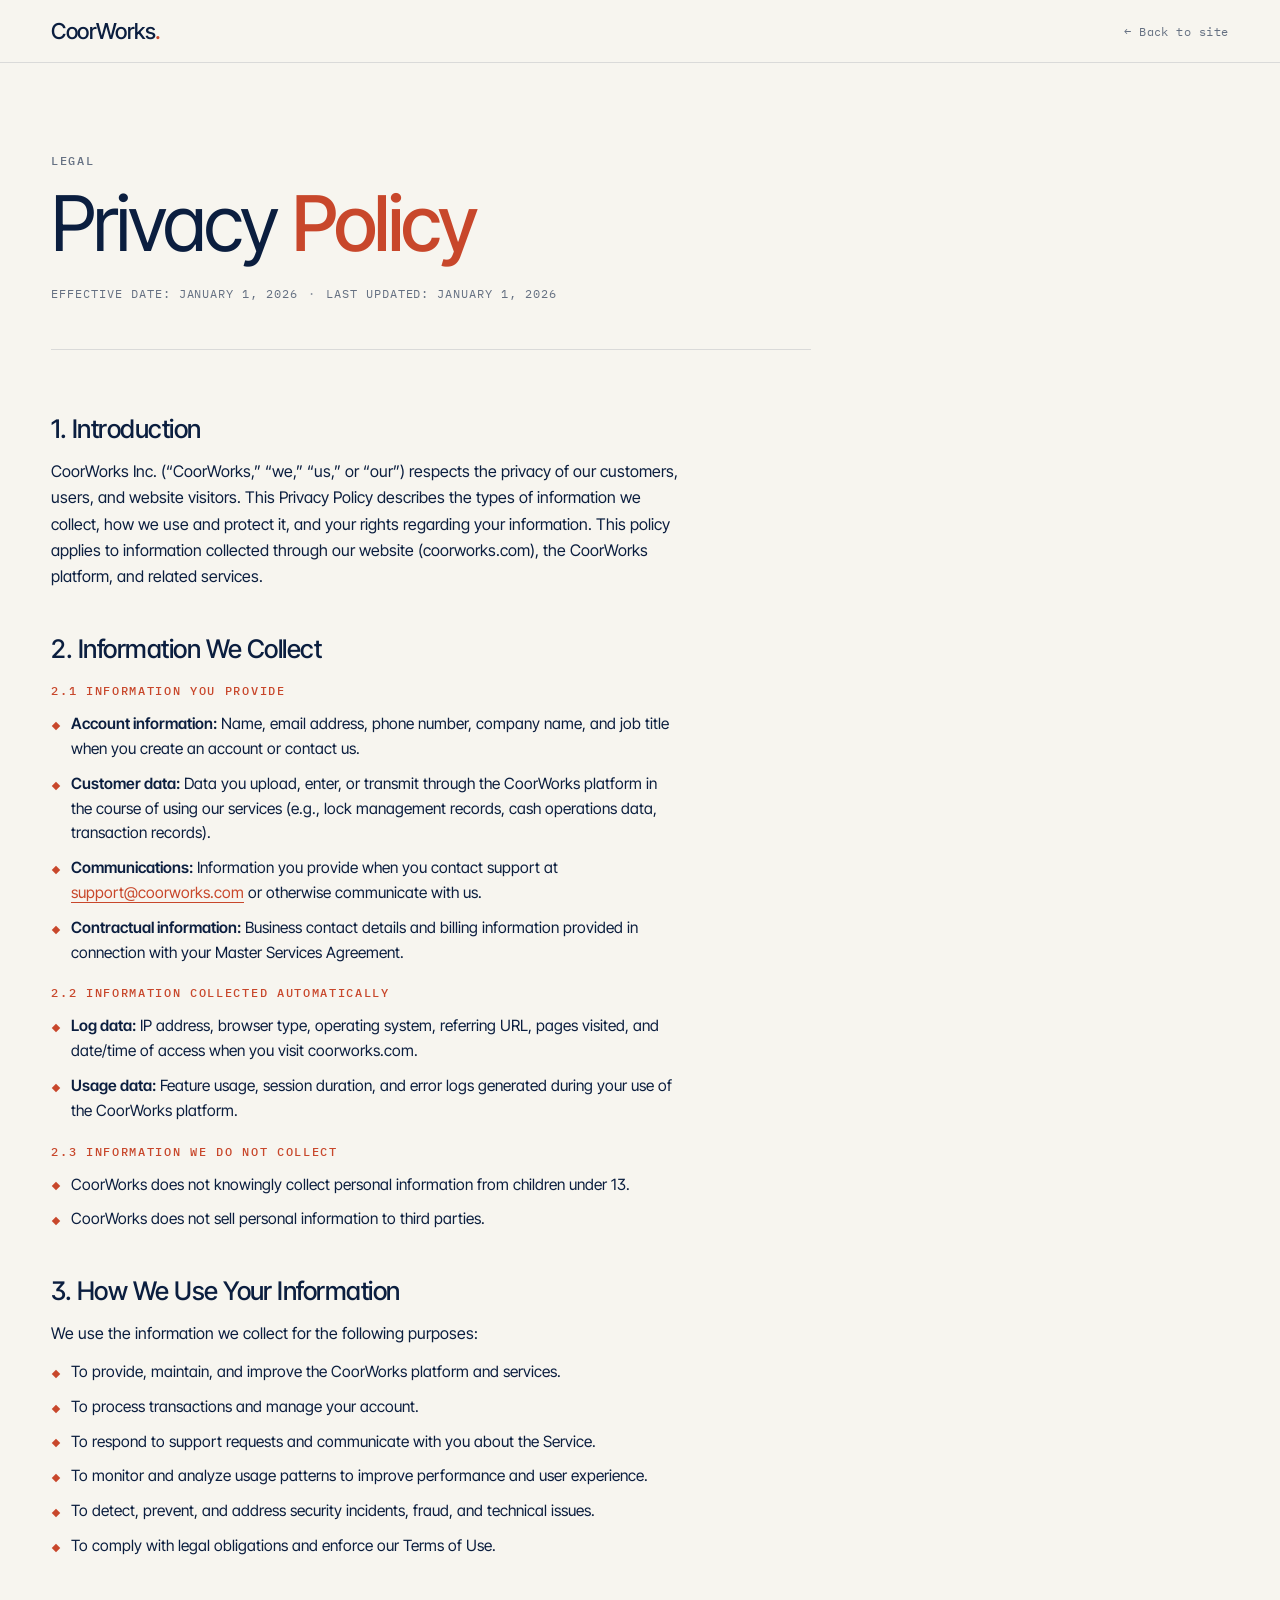
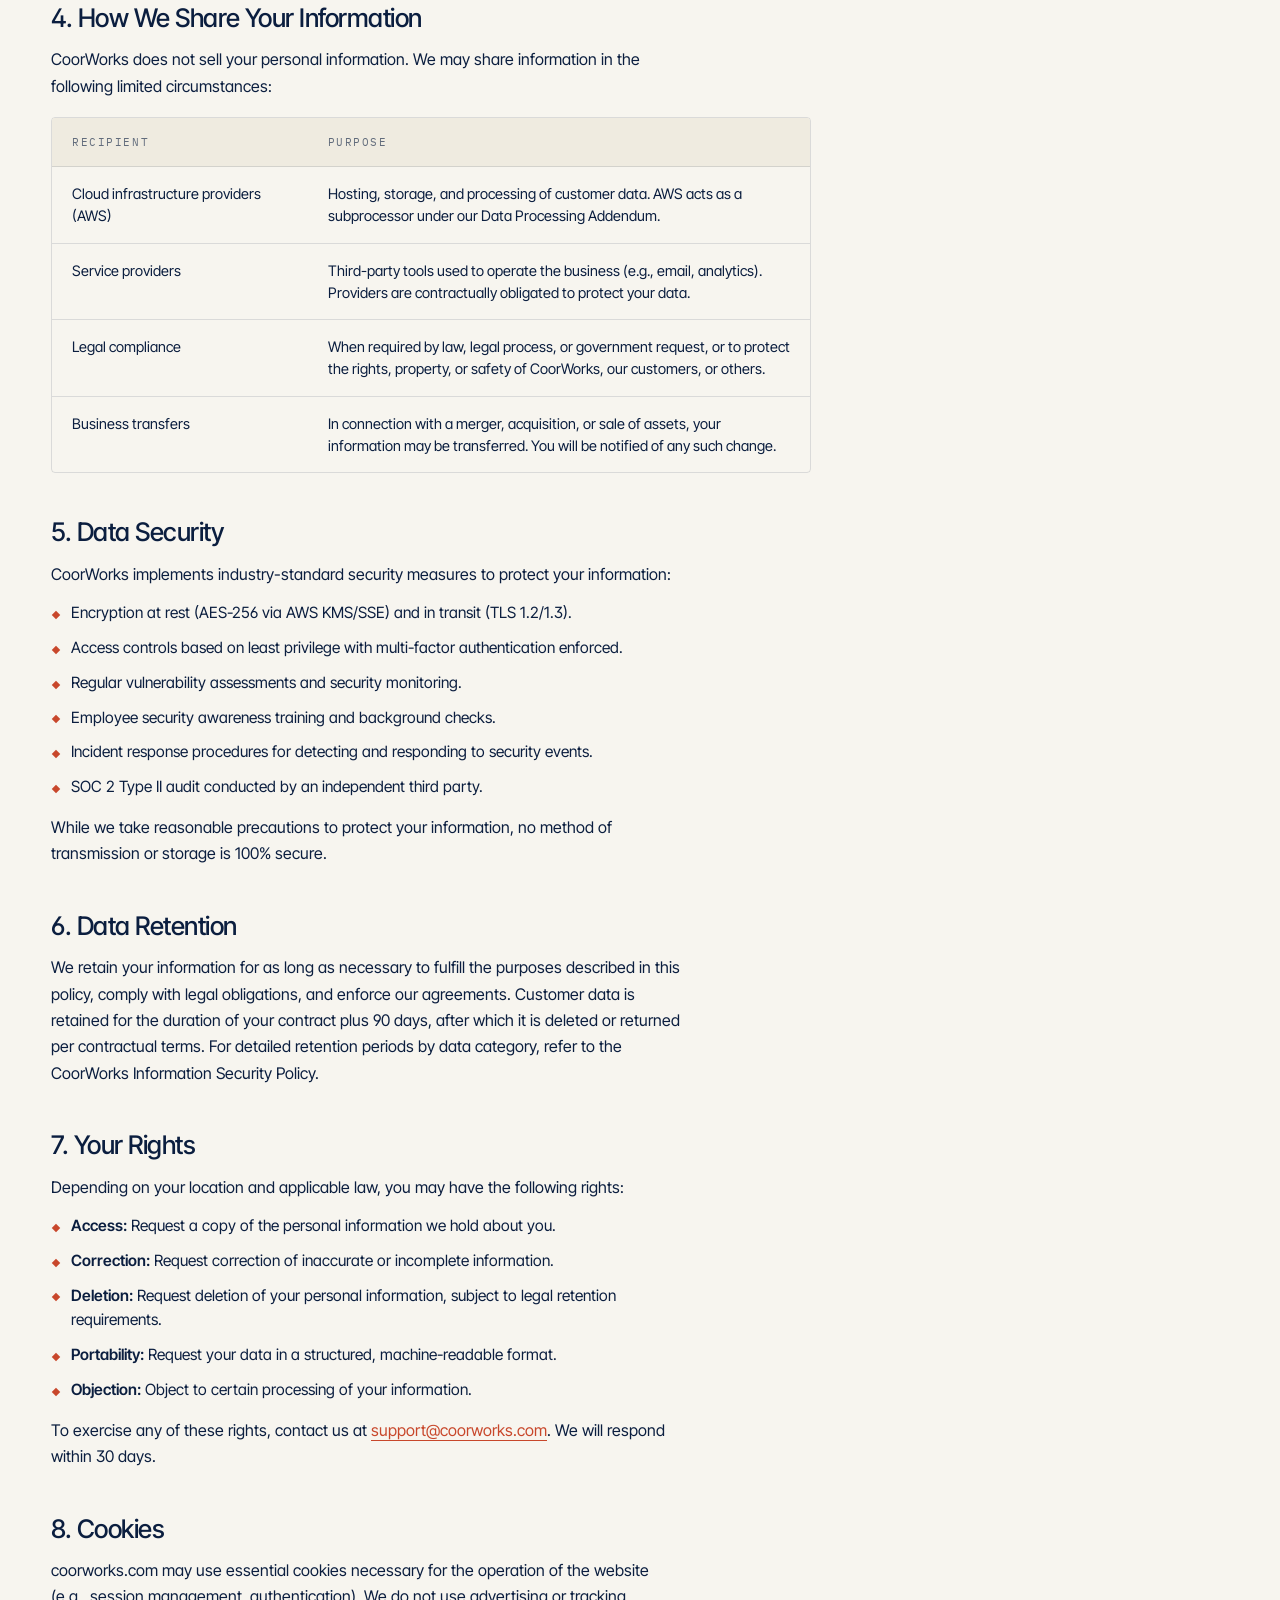
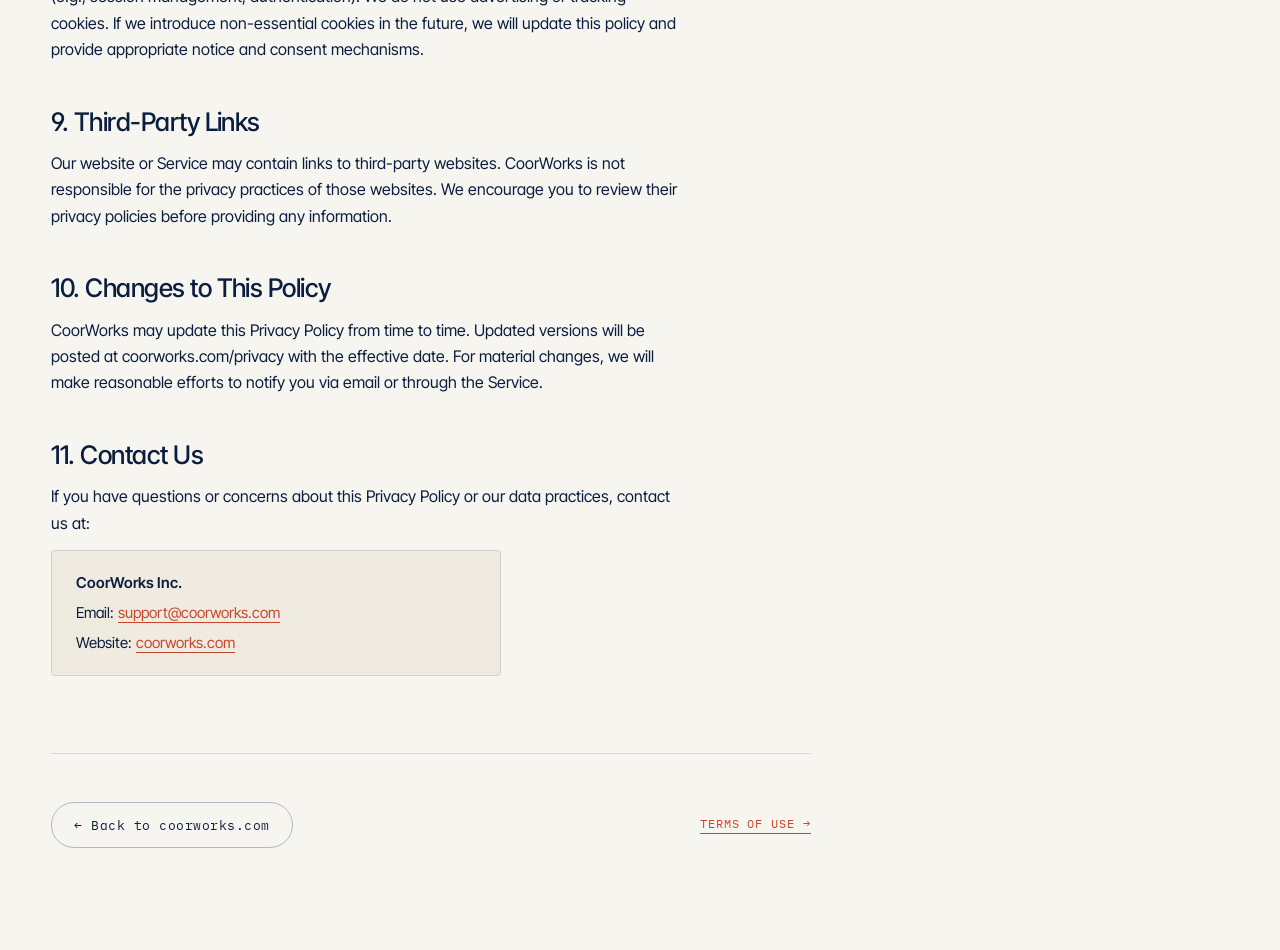
==== privacy.html @ 60deb488 "Terms of Service & Privacy Policy Add" ====
<!doctype html>
<html lang="en">
<head>
<meta charset="utf-8"/>
<meta name="viewport" content="width=device-width,initial-scale=1"/>
<title>Privacy Policy — CoorWorks</title>
<link rel="icon" type="image/png" sizes="32x32" href="assets/favicon-32.png?v=2"/>
<link rel="icon" type="image/png" sizes="16x16" href="assets/favicon-16.png?v=2"/>
<link rel="apple-touch-icon" sizes="180x180" href="assets/apple-touch-icon.png?v=2"/>
<link rel="preconnect" href="https://fonts.googleapis.com"/>
<link rel="preconnect" href="https://fonts.gstatic.com" crossorigin/>
<link href="https://fonts.googleapis.com/css2?family=Inter+Tight:wght@300;400;500;600;700;800&family=IBM+Plex+Mono:wght@400;500;600&family=Instrument+Serif:ital@0;1&display=swap" rel="stylesheet"/>
<link rel="stylesheet" href="styles.css?v=5"/>
<link rel="stylesheet" href="legal.css?v=1"/>
</head>
<body class="legal-body">
  <header class="legal-nav">
    <div class="container legal-nav__inner">
      <a class="legal-nav__home" href="index.html" aria-label="CoorWorks home">
        <span class="legal-nav__wordmark">CoorWorks<span class="accent">.</span></span>
      </a>
      <a class="legal-nav__back" href="index.html">← Back to site</a>
    </div>
  </header>

  <main class="legal">
    <div class="container">
      <div class="legal__head">
        <div class="eyebrow">Legal</div>
        <h1 class="legal__title">Privacy <span class="accent">Policy</span></h1>
        <div class="legal__meta">
          <span>Effective Date: January 1, 2026</span>
          <span class="sep">·</span>
          <span>Last Updated: January 1, 2026</span>
        </div>
      </div>

      <div class="legal__body">
        <section>
          <h2>1. Introduction</h2>
          <p>CoorWorks Inc. (&ldquo;CoorWorks,&rdquo; &ldquo;we,&rdquo; &ldquo;us,&rdquo; or &ldquo;our&rdquo;) respects the privacy of our customers, users, and website visitors. This Privacy Policy describes the types of information we collect, how we use and protect it, and your rights regarding your information. This policy applies to information collected through our website (coorworks.com), the CoorWorks platform, and related services.</p>
        </section>

        <section>
          <h2>2. Information We Collect</h2>
          <h3>2.1 Information You Provide</h3>
          <ul>
            <li><strong>Account information:</strong> Name, email address, phone number, company name, and job title when you create an account or contact us.</li>
            <li><strong>Customer data:</strong> Data you upload, enter, or transmit through the CoorWorks platform in the course of using our services (e.g., lock management records, cash operations data, transaction records).</li>
            <li><strong>Communications:</strong> Information you provide when you contact support at <a href="mailto:support@coorworks.com">support@coorworks.com</a> or otherwise communicate with us.</li>
            <li><strong>Contractual information:</strong> Business contact details and billing information provided in connection with your Master Services Agreement.</li>
          </ul>
          <h3>2.2 Information Collected Automatically</h3>
          <ul>
            <li><strong>Log data:</strong> IP address, browser type, operating system, referring URL, pages visited, and date/time of access when you visit coorworks.com.</li>
            <li><strong>Usage data:</strong> Feature usage, session duration, and error logs generated during your use of the CoorWorks platform.</li>
          </ul>
          <h3>2.3 Information We Do Not Collect</h3>
          <ul>
            <li>CoorWorks does not knowingly collect personal information from children under 13.</li>
            <li>CoorWorks does not sell personal information to third parties.</li>
          </ul>
        </section>

        <section>
          <h2>3. How We Use Your Information</h2>
          <p>We use the information we collect for the following purposes:</p>
          <ul>
            <li>To provide, maintain, and improve the CoorWorks platform and services.</li>
            <li>To process transactions and manage your account.</li>
            <li>To respond to support requests and communicate with you about the Service.</li>
            <li>To monitor and analyze usage patterns to improve performance and user experience.</li>
            <li>To detect, prevent, and address security incidents, fraud, and technical issues.</li>
            <li>To comply with legal obligations and enforce our Terms of Use.</li>
          </ul>
        </section>

        <section>
          <h2>4. How We Share Your Information</h2>
          <p>CoorWorks does not sell your personal information. We may share information in the following limited circumstances:</p>
          <div class="legal__table">
            <div class="legal__table-row legal__table-row--head">
              <div>Recipient</div>
              <div>Purpose</div>
            </div>
            <div class="legal__table-row">
              <div>Cloud infrastructure providers (AWS)</div>
              <div>Hosting, storage, and processing of customer data. AWS acts as a subprocessor under our Data Processing Addendum.</div>
            </div>
            <div class="legal__table-row">
              <div>Service providers</div>
              <div>Third-party tools used to operate the business (e.g., email, analytics). Providers are contractually obligated to protect your data.</div>
            </div>
            <div class="legal__table-row">
              <div>Legal compliance</div>
              <div>When required by law, legal process, or government request, or to protect the rights, property, or safety of CoorWorks, our customers, or others.</div>
            </div>
            <div class="legal__table-row">
              <div>Business transfers</div>
              <div>In connection with a merger, acquisition, or sale of assets, your information may be transferred. You will be notified of any such change.</div>
            </div>
          </div>
        </section>

        <section>
          <h2>5. Data Security</h2>
          <p>CoorWorks implements industry-standard security measures to protect your information:</p>
          <ul>
            <li>Encryption at rest (AES-256 via AWS KMS/SSE) and in transit (TLS 1.2/1.3).</li>
            <li>Access controls based on least privilege with multi-factor authentication enforced.</li>
            <li>Regular vulnerability assessments and security monitoring.</li>
            <li>Employee security awareness training and background checks.</li>
            <li>Incident response procedures for detecting and responding to security events.</li>
            <li>SOC 2 Type II audit conducted by an independent third party.</li>
          </ul>
          <p>While we take reasonable precautions to protect your information, no method of transmission or storage is 100% secure.</p>
        </section>

        <section>
          <h2>6. Data Retention</h2>
          <p>We retain your information for as long as necessary to fulfill the purposes described in this policy, comply with legal obligations, and enforce our agreements. Customer data is retained for the duration of your contract plus 90 days, after which it is deleted or returned per contractual terms. For detailed retention periods by data category, refer to the CoorWorks Information Security Policy.</p>
        </section>

        <section>
          <h2>7. Your Rights</h2>
          <p>Depending on your location and applicable law, you may have the following rights:</p>
          <ul>
            <li><strong>Access:</strong> Request a copy of the personal information we hold about you.</li>
            <li><strong>Correction:</strong> Request correction of inaccurate or incomplete information.</li>
            <li><strong>Deletion:</strong> Request deletion of your personal information, subject to legal retention requirements.</li>
            <li><strong>Portability:</strong> Request your data in a structured, machine-readable format.</li>
            <li><strong>Objection:</strong> Object to certain processing of your information.</li>
          </ul>
          <p>To exercise any of these rights, contact us at <a href="mailto:support@coorworks.com">support@coorworks.com</a>. We will respond within 30 days.</p>
        </section>

        <section>
          <h2>8. Cookies</h2>
          <p>coorworks.com may use essential cookies necessary for the operation of the website (e.g., session management, authentication). We do not use advertising or tracking cookies. If we introduce non-essential cookies in the future, we will update this policy and provide appropriate notice and consent mechanisms.</p>
        </section>

        <section>
          <h2>9. Third-Party Links</h2>
          <p>Our website or Service may contain links to third-party websites. CoorWorks is not responsible for the privacy practices of those websites. We encourage you to review their privacy policies before providing any information.</p>
        </section>

        <section>
          <h2>10. Changes to This Policy</h2>
          <p>CoorWorks may update this Privacy Policy from time to time. Updated versions will be posted at coorworks.com/privacy with the effective date. For material changes, we will make reasonable efforts to notify you via email or through the Service.</p>
        </section>

        <section>
          <h2>11. Contact Us</h2>
          <p>If you have questions or concerns about this Privacy Policy or our data practices, contact us at:</p>
          <div class="legal__contact">
            <div><strong>CoorWorks Inc.</strong></div>
            <div>Email: <a href="mailto:support@coorworks.com">support@coorworks.com</a></div>
            <div>Website: <a href="https://coorworks.com">coorworks.com</a></div>
          </div>
        </section>
      </div>

      <div class="legal__foot">
        <a class="btn btn--ghost" href="index.html">← Back to coorworks.com</a>
        <a class="legal__cross" href="terms.html">Terms of Use →</a>
      </div>
    </div>
  </main>
</body>
</html>
---- styles.css ----
/* ——— CoorWorks — Market Optimizing Solutions ——————————————————————— */
:root {
  --ink: #0B1E3F;          /* deep navy from logo */
  --ink-2: #12294E;
  --ink-3: #1E3560;
  --paper: #F7F5EF;        /* warm off-white */
  --paper-2: #EFEBE0;
  --paper-3: #E4DFD1;
  --line: rgba(11, 30, 63, 0.12);
  --line-strong: rgba(11, 30, 63, 0.28);
  --mute: rgba(11, 30, 63, 0.62);
  --mute-2: rgba(11, 30, 63, 0.45);
  --accent: #C8472B;       /* tweakable */
  --accent-ink: #FFFFFF;
  --radius: 2px;
  --maxw: 1360px;
  --pad: clamp(20px, 4vw, 72px);

  --mono: 'IBM Plex Mono', ui-monospace, Menlo, monospace;
  --sans: 'Inter Tight', -apple-system, BlinkMacSystemFont, 'Segoe UI', sans-serif;
  --serif: 'Instrument Serif', 'Times New Roman', serif;
}

* { box-sizing: border-box; }
html, body { margin: 0; padding: 0; }
html { scroll-behavior: smooth; }
body {
  font-family: var(--sans);
  background: var(--paper);
  color: var(--ink);
  -webkit-font-smoothing: antialiased;
  text-rendering: optimizeLegibility;
  font-feature-settings: "ss01", "cv11";
  overflow-x: hidden;
}

a { color: inherit; text-decoration: none; }
button { font: inherit; color: inherit; background: none; border: 0; cursor: pointer; padding: 0; }

/* ——— Type scale ———————————————————————————————————————————— */
.mono { font-family: var(--mono); font-weight: 500; letter-spacing: -0.01em; }
.serif { font-family: var(--serif); font-style: italic; }
.eyebrow {
  font-family: var(--mono);
  font-size: 11.5px;
  letter-spacing: 0.14em;
  text-transform: uppercase;
  font-weight: 500;
  color: var(--mute);
}
.eyebrow .num { color: var(--ink); margin-right: 8px; font-weight: 600; }

h1, h2, h3, h4 { font-family: var(--sans); font-weight: 500; letter-spacing: -0.025em; margin: 0; }

/* ——— Shared layout ———————————————————————————————————————— */
.container { max-width: var(--maxw); margin: 0 auto; padding: 0 var(--pad); }
.section { padding: clamp(80px, 10vw, 140px) 0; position: relative; }
.section--ink { background: var(--ink); color: var(--paper); }
.section--ink .eyebrow { color: rgba(247,245,239,0.55); }
.section--ink .eyebrow .num { color: var(--paper); }
.section--paper2 { background: var(--paper-2); }

.grid-bg {
  position: absolute; inset: 0;
  background-image:
    linear-gradient(to right, var(--line) 1px, transparent 1px),
    linear-gradient(to bottom, var(--line) 1px, transparent 1px);
  background-size: 80px 80px;
  pointer-events: none;
  mask-image: radial-gradient(ellipse at center, black 20%, transparent 80%);
  opacity: 0.7;
}
.section--ink .grid-bg {
  background-image:
    linear-gradient(to right, rgba(255,255,255,0.05) 1px, transparent 1px),
    linear-gradient(to bottom, rgba(255,255,255,0.05) 1px, transparent 1px);
}

/* ——— Nav ———————————————————————————————————————————————————— */
.nav {
  position: fixed; top: 0; left: 0; right: 0;
  z-index: 50;
  background: rgba(247, 245, 239, 0.85);
  backdrop-filter: saturate(1.2) blur(14px);
  -webkit-backdrop-filter: saturate(1.2) blur(14px);
  border-bottom: 1px solid transparent;
  transition: border-color .2s, background .2s;
}
.nav.scrolled { border-bottom-color: var(--line); }
.nav__inner {
  max-width: var(--maxw);
  margin: 0 auto;
  padding: 16px var(--pad) 12px;
  display: flex; align-items: center; justify-content: space-between; gap: 24px;
}
.nav__logo {
  display: flex; flex-direction: row; align-items: center; gap: 12px;
  line-height: 1;
}
.nav__logo img { height: 38px; width: auto; display: block; }
.nav__tagline {
  font-family: var(--sans);
  font-size: 16px;
  font-weight: 400;
  color: #4EA5C7;
  letter-spacing: -0.005em;
  padding-left: 14px;
  border-left: 1px solid var(--line);
  line-height: 1.15;
  white-space: nowrap;
}
.nav__links { display: flex; gap: 4px; align-items: center; margin-left: auto; }
.nav__link {
  font-family: var(--mono);
  font-size: 12px;
  letter-spacing: 0.04em;
  padding: 8px 14px;
  color: var(--ink);
  border-radius: 999px;
  position: relative;
}
.nav__link:hover { background: var(--paper-3); }
.nav__link .dot {
  display: inline-block; width: 4px; height: 4px; border-radius: 50%;
  background: var(--accent); margin-right: 8px; opacity: 0;
  transform: translateY(-1px);
  transition: opacity .2s;
}
.nav__link.active .dot { opacity: 1; }
.nav__cta {
  font-family: var(--mono);
  font-size: 12px;
  letter-spacing: 0.04em;
  padding: 9px 16px;
  background: var(--ink);
  color: var(--paper);
  border-radius: 999px;
  transition: background .2s;
  white-space: nowrap;
  flex-shrink: 0;
}
.nav__cta:hover { background: var(--accent); color: var(--accent-ink); }
@media (max-width: 820px) {
  .nav__links { display: none; }
}

/* Secondary strip: Falls Church status pill, right-aligned below nav */
.nav__strip {
  max-width: var(--maxw);
  margin: 0 auto;
  padding: 8px var(--pad) 10px;
  display: flex;
  justify-content: flex-end;
}
.nav__strip-badge {
  display: inline-flex; align-items: center; gap: 10px;
  padding: 5px 12px 5px 10px;
  border: 1px solid var(--line-strong);
  border-radius: 999px;
  background: rgba(255,255,255,0.6);
  backdrop-filter: blur(8px);
  -webkit-backdrop-filter: blur(8px);
}
.nav__strip-badge .pulse {
  width: 6px; height: 6px; border-radius: 50%; background: var(--accent);
  box-shadow: 0 0 0 0 var(--accent);
  animation: heroPulse 2.4s infinite;
}
.nav__strip-badge .mono {
  font-size: 10.5px; letter-spacing: 0.14em; text-transform: uppercase;
  font-weight: 500;
}
@keyframes heroPulse {
  0%   { box-shadow: 0 0 0 0 color-mix(in oklab, var(--accent) 60%, transparent); }
  70%  { box-shadow: 0 0 0 8px  color-mix(in oklab, var(--accent) 0%, transparent); }
  100% { box-shadow: 0 0 0 0 color-mix(in oklab, var(--accent) 0%, transparent); }
}
@media (max-width: 620px) { .nav__strip { display: none; } }

/* ——— Hero ———————————————————————————————————————————————————— */
.hero {
  min-height: 100svh;
  padding: 150px 0 80px;
  position: relative;
  display: flex; align-items: flex-start;
  overflow: hidden;
}
.hero__inner {
  position: relative; z-index: 2;
  max-width: var(--maxw);
  margin: 0 auto;
  padding: 0 var(--pad);
  width: 100%;
  display: flex;
  flex-direction: column;
  align-items: center;
  text-align: center;
}

.hero__title {
  font-size: clamp(30px, 6.3vw, 100px);
  line-height: 1;
  letter-spacing: -0.035em;
  font-weight: 400;
  color: var(--ink);
  width: 100%;
  text-wrap: balance;
}
@media (max-width: 860px) {
  .hero__title { font-size: clamp(28px, 6.6vw, 48px); }
}
.hero__title .serif { font-weight: 400; }
.hero__title .accent { color: var(--accent); font-weight: 500; }
.hero__title .hero__highlight {
  color: inherit;
  font-weight: inherit;
  font-style: normal;
}

.hero__sub {
  margin-top: 18px;
  font-size: clamp(16px, 1.35vw, 20px);
  font-weight: 400;
  color: var(--ink);
  max-width: 60ch;
}

/* ——— Hero chart block ——————————————————————————————————————— */
.hero__chart-wrap {
  margin-top: 32px;
  width: 100%;
  max-width: 1100px;
  position: relative;
  background: transparent;
}
.hero-chart {
  width: 100%;
  height: auto;
  display: block;
}
.hero__scope-row {
  position: absolute;
  top: 24px;
  left: 0; right: 0;
  z-index: 3;
  display: flex;
  justify-content: center;
  align-items: baseline;
  gap: 14px;
  padding: 0 80px;
  font-size: clamp(14px, 1.3vw, 18px);
  color: var(--ink);
  flex-wrap: wrap;
}
.hero__scope-item {
  font-weight: 500;
  letter-spacing: -0.01em;
  transition: color .18s;
  cursor: default;
}
.hero__scope-item:hover { color: var(--accent); }
.hero__scope-sep {
  color: var(--mute-2);
  font-weight: 400;
}

/* Sample Deliverables pill bar — overlays bottom of chart, links to breakthroughs */
.hero__deliverables {
  position: absolute;
  bottom: 22px;
  left: 50%;
  transform: translateX(-50%);
  display: block;
  width: min(720px, 86%);
  z-index: 3;
  filter: drop-shadow(0 10px 28px rgba(11, 30, 63, 0.35));
  transition: transform .2s, filter .2s;
}
.hero__deliverables img {
  display: block;
  width: 100%;
  height: auto;
}
.hero__deliverables:hover {
  transform: translateX(-50%) translateY(-2px);
  filter: drop-shadow(0 14px 34px rgba(11, 30, 63, 0.42));
}
.hero__deliverables-hot {
  position: absolute;
  top: 6%;
  bottom: 6%;
  display: block;
  border-radius: 8px;
  cursor: pointer;
  transition: background .18s;
}
.hero__deliverables-hot span {
  position: absolute;
  width: 1px; height: 1px;
  overflow: hidden;
  clip: rect(0 0 0 0);
}
.hero__deliverables-hot:hover {
  background: rgba(200, 71, 43, 0.18);
}

.hero__ctas { margin-top: 44px; display: flex; gap: 12px; flex-wrap: wrap; align-items: center; justify-content: center; }
.btn {
  font-family: var(--mono);
  font-size: 12.5px;
  letter-spacing: 0.04em;
  padding: 14px 22px;
  border-radius: 999px;
  display: inline-flex; align-items: center; gap: 10px;
  transition: transform .15s ease, background .2s, color .2s;
  border: 1px solid transparent;
}
.btn:active { transform: translateY(1px); }
.btn--primary { background: var(--ink); color: var(--paper); }
.btn--primary:hover { background: var(--accent); color: var(--accent-ink); }
.btn--cw { background: #4EA5C7; color: #fff; border-color: #4EA5C7; box-shadow: 0 4px 14px -4px rgba(78,165,199,0.45); }
.btn--cw:hover { background: #3A8FB0; border-color: #3A8FB0; color: #fff; }
.btn--ghost { background: transparent; color: var(--ink); border-color: var(--line-strong); }
.btn--ghost:hover { background: var(--ink); color: var(--paper); border-color: var(--ink); }
.btn--on-ink { background: var(--paper); color: var(--ink); }
.btn--on-ink:hover { background: var(--accent); color: var(--accent-ink); }
.btn svg { width: 14px; height: 14px; }

/* ——— Capabilities ———————————————————————————————————————————— */
.section-head {
  display: grid;
  grid-template-columns: 280px 1fr;
  gap: 60px;
  align-items: end;
  margin-bottom: 64px;
}
@media (max-width: 820px) {
  .section-head { grid-template-columns: 1fr; gap: 24px; }
}
.section-head__title {
  font-size: clamp(32px, 4.2vw, 60px);
  line-height: 1.02;
  letter-spacing: -0.03em;
  font-weight: 400;
  max-width: 20ch;
}
.section-head__title .accent { color: var(--accent); }
.section-head__meta { display: flex; flex-direction: column; gap: 16px; }
.section-head__lede {
  font-size: 17px; line-height: 1.5; color: var(--mute); max-width: 52ch;
}
.section--ink .section-head__lede { color: rgba(247,245,239,0.68); }

.cap-grid {
  display: grid;
  grid-template-columns: repeat(4, 1fr);
  border-top: 1px solid var(--line);
  border-left: 1px solid var(--line);
}
@media (max-width: 1040px) { .cap-grid { grid-template-columns: repeat(3, 1fr); } }
@media (max-width: 720px)  { .cap-grid { grid-template-columns: repeat(2, 1fr); } }
.cap-cell {
  position: relative;
  padding: 28px 22px 26px;
  border-right: 1px solid var(--line);
  border-bottom: 1px solid var(--line);
  min-height: 160px;
  display: flex; flex-direction: column; justify-content: space-between;
  text-align: left;
  cursor: pointer;
  transition: background .2s, color .2s;
  overflow: hidden;
}
.cap-cell::before {
  content: "";
  position: absolute; inset: 0;
  background: var(--ink);
  transform: scaleY(0); transform-origin: bottom;
  transition: transform .35s cubic-bezier(.7,0,.2,1);
  z-index: 0;
}
.cap-cell:hover::before { transform: scaleY(1); }
.cap-cell:hover { color: var(--paper); }
.cap-cell > * { position: relative; z-index: 1; }
.cap-cell__num {
  font-family: var(--mono);
  font-size: 10.5px; letter-spacing: 0.14em; text-transform: uppercase;
  color: var(--mute);
  transition: color .2s;
}
.cap-cell:hover .cap-cell__num { color: rgba(247,245,239,0.55); }
.cap-cell__title {
  font-size: 19px;
  font-weight: 500;
  letter-spacing: -0.02em;
  line-height: 1.15;
  margin-top: 28px;
}
.cap-cell__sub {
  margin-top: 10px;
  font-size: 13px;
  line-height: 1.4;
  color: var(--mute);
  opacity: 0;
  max-height: 0;
  transition: opacity .3s, max-height .35s, color .2s;
}
.cap-cell:hover .cap-cell__sub {
  opacity: 1;
  max-height: 120px;
  color: rgba(247,245,239,0.68);
}

/* ——— Techniques (ink) grid — market-moving services ——— */
.tech-grid {
  display: grid;
  grid-template-columns: repeat(5, 1fr);
  border-top: 1px solid rgba(247,245,239,0.14);
  border-left: 1px solid rgba(247,245,239,0.14);
  position: relative;
  z-index: 1;
}
@media (max-width: 1100px) { .tech-grid { grid-template-columns: repeat(3, 1fr); } }
@media (max-width: 720px)  { .tech-grid { grid-template-columns: repeat(2, 1fr); } }
.tech-cell {
  position: relative;
  padding: 28px 22px 28px;
  border-right: 1px solid rgba(247,245,239,0.14);
  border-bottom: 1px solid rgba(247,245,239,0.14);
  min-height: 220px;
  display: flex; flex-direction: column; gap: 18px;
  transition: background .25s;
}
.tech-cell:hover { background: rgba(247,245,239,0.04); }
.tech-cell__num {
  font-family: var(--mono);
  font-size: 11px; letter-spacing: 0.16em;
  color: var(--accent);
  font-weight: 500;
}
.tech-cell__title {
  font-size: 17px;
  font-weight: 500;
  letter-spacing: -0.018em;
  line-height: 1.18;
  color: var(--paper);
}
.tech-cell__sub {
  margin-top: 4px;
  font-size: 13px;
  line-height: 1.45;
  color: rgba(247,245,239,0.6);
}

.cap-pills {
  margin-top: 28px;
  display: flex; gap: 10px; flex-wrap: wrap;
}
.cap-pill {
  font-family: var(--mono); font-size: 11.5px; letter-spacing: 0.04em;
  padding: 9px 16px;
  border: 1px solid var(--line-strong);
  border-radius: 999px;
  color: var(--ink);
  background: var(--paper);
}
.cap-pill--accent {
  background: var(--ink); color: var(--paper); border-color: var(--ink);
}

/* ——— Breakthroughs rotating carousel ———————————————————————— */
.bt {
  position: relative;
  padding: clamp(60px, 7vw, 100px) 0 clamp(48px, 6vw, 80px);
  overflow: hidden;
}
.bt__head {
  display: flex; align-items: end; justify-content: space-between; gap: 40px;
  margin-bottom: 36px; flex-wrap: wrap;
}
.bt__head-left { max-width: 640px; }
.bt__head-title {
  font-size: clamp(32px, 4.2vw, 60px);
  line-height: 1.02; letter-spacing: -0.03em; font-weight: 400;
  margin-top: 18px;
}
.bt__head-title .accent { color: var(--accent); }

.bt__tabs { display: flex; gap: 4px; flex-wrap: wrap; }
.bt__tab {
  font-family: var(--mono); font-size: 11.5px; letter-spacing: 0.08em;
  padding: 10px 14px; border-radius: 999px;
  border: 1px solid rgba(247,245,239,0.18);
  color: rgba(247,245,239,0.7);
  display: inline-flex; align-items: center; gap: 8px;
  transition: all .25s;
}
.bt__tab .mini-num {
  font-size: 9.5px; color: rgba(247,245,239,0.4);
}
.bt__tab.active {
  background: var(--paper); color: var(--ink); border-color: var(--paper);
}
.bt__tab.active .mini-num { color: var(--mute); }
.bt__tab:hover:not(.active) { border-color: rgba(247,245,239,0.45); color: var(--paper); }

.bt__stage {
  position: relative;
  display: grid;
  grid-template-columns: 1.15fr 0.85fr;
  gap: clamp(30px, 5vw, 64px);
  align-items: stretch;
  min-height: 520px;
}
@media (max-width: 960px) { .bt__stage { grid-template-columns: 1fr; } }

.bt__visual {
  position: relative;
  border: 1px solid var(--line);
  background: var(--paper);
  overflow: hidden;
  border-radius: 2px;
  min-height: 440px;
}
.bt__visual-inner {
  position: absolute; inset: 0;
  opacity: 0;
  pointer-events: none;
  transition: opacity .6s cubic-bezier(.4,0,.2,1);
  display: flex; flex-direction: column;
}
.bt__visual-inner.active { opacity: 1; pointer-events: auto; }

/* Top bar — logo (left) + volume callout (right) */
.bt__visual-head {
  display: flex;
  align-items: center;
  justify-content: space-between;
  gap: 20px;
  padding: 20px 24px;
  border-bottom: 1px solid var(--line);
  background: var(--paper);
  flex-shrink: 0;
  min-height: 108px;
}
.bt__visual-logo-group {
  display: flex;
  flex-direction: column;
  align-items: flex-start;
  gap: 10px;
  max-width: 60%;
}
.bt__visual-logo-link { display: block; text-decoration: none; }
.bt__visual-logo {
  display: flex; align-items: center;
}
.bt__visual-logo img {
  max-height: 64px;
  max-width: 100%;
  width: auto;
  height: auto;
  object-fit: contain;
  display: block;
}
.bt__visit-btn {
  font-size: 12px;
  padding: 8px 16px;
  line-height: 1.2;
}

/* Panel CTA row — Schedule Demo + store badges */
.bt__panel-cta {
  display: flex; align-items: center; justify-content: flex-start;
  gap: 12px; flex-wrap: nowrap;
  margin-top: auto;
  padding-top: 20px;
  border-top: 1px solid rgba(11,30,63,0.1);
}
.bt__panel-cta-stores {
  display: flex; align-items: center; gap: 8px; flex-wrap: nowrap; flex-shrink: 0;
}
.store-badge {
  display: inline-flex; align-items: center; justify-content: center;
  height: 40px;
  line-height: 0;
  border-radius: 6px;
  overflow: hidden;
  transition: opacity .15s;
}
.store-badge:hover { opacity: 0.85; }
.store-badge img {
  display: block;
  height: 100%;
  width: auto;
  object-fit: contain;
}

/* Demo form modal */
.demo-modal {
  position: fixed; inset: 0;
  background: rgba(11,30,63,0.65);
  backdrop-filter: blur(4px);
  -webkit-backdrop-filter: blur(4px);
  display: flex; align-items: center; justify-content: center;
  z-index: 100;
  padding: 20px;
  animation: demoFade .2s ease;
}
@keyframes demoFade {
  from { opacity: 0; }
  to   { opacity: 1; }
}
.demo-modal__card {
  background: var(--paper);
  color: var(--ink);
  width: 100%; max-width: 440px;
  padding: 36px 36px 32px;
  border-radius: 4px;
  position: relative;
  box-shadow: 0 40px 80px -20px rgba(0,0,0,0.4);
}
.demo-modal__close {
  position: absolute; top: 14px; right: 14px;
  width: 32px; height: 32px;
  border: 0; background: transparent;
  font-size: 24px; line-height: 1;
  color: var(--ink); opacity: 0.5;
  cursor: pointer;
}
.demo-modal__close:hover { opacity: 1; }
.demo-modal__kicker {
  font-family: var(--mono); font-size: 11px; letter-spacing: 0.14em;
  text-transform: uppercase; color: var(--accent);
  margin-bottom: 8px;
}
.demo-modal__title {
  font-size: 24px; line-height: 1.1; letter-spacing: -0.02em;
  font-weight: 500; margin: 0 0 6px;
}
.demo-modal__sub {
  font-size: 14px; color: rgba(11,30,63,0.6);
  margin: 0 0 22px;
}
.demo-modal__form {
  display: flex; flex-direction: column; gap: 14px;
}
.demo-modal__form label {
  display: flex; flex-direction: column; gap: 6px;
  font-family: var(--mono); font-size: 10.5px; letter-spacing: 0.12em;
  text-transform: uppercase; color: rgba(11,30,63,0.6);
}
.demo-modal__form input {
  font-family: var(--sans); font-size: 14px;
  padding: 10px 12px;
  border: 1px solid var(--line-strong);
  background: var(--paper);
  color: var(--ink);
  border-radius: 2px;
  letter-spacing: normal;
  text-transform: none;
}
.demo-modal__form input:focus {
  outline: none;
  border-color: var(--ink);
}
.demo-modal__form .btn { margin-top: 6px; justify-content: center; }
.demo-modal__sent {
  font-family: var(--mono); font-size: 11px; letter-spacing: 0.1em;
  text-transform: uppercase; color: var(--accent);
  text-align: center; margin-top: 4px;
}

/* Pre-composed case image — single asset contains mobile + dashboard + badge */
.bt__hero-img-wrap {
  position: relative;
  flex: 1;
  display: flex; align-items: flex-start; justify-content: center;
  padding: 20px 24px 24px;
  overflow: hidden;
  background: var(--paper);
}
.bt__hero-img {
  width: 100%;
  max-width: 100%;
  max-height: 100%;
  height: auto;
  object-fit: contain;
  display: block;
  border-radius: 4px;
}

.bt__overlay-grid {
  display: none;
}

.bt__vol-tag {
  padding: 10px 14px;
  background: var(--accent);
  color: var(--accent-ink);
  font-family: var(--mono);
  font-size: 12px; letter-spacing: 0.04em;
  border-radius: 2px;
  display: flex; flex-direction: column; gap: 2px;
  box-shadow: 0 8px 24px -8px rgba(0,0,0,0.25);
  flex-shrink: 0;
}
.bt__vol-tag .big {
  font-size: 22px; font-weight: 600; letter-spacing: -0.02em; line-height: 1;
}

.bt__subtitle {
  font-size: 13px; line-height: 1.45;
  color: rgba(11,30,63,0.55);
  margin-top: -14px;
  margin-bottom: 20px;
  font-style: italic;
}

/* right panel — Challenge / Target / Outcome */
.bt__panel {
  display: flex; flex-direction: column;
  position: relative;
}
.bt__panel-inner {
  position: relative;
  padding: 32px 32px 28px;
  background: var(--paper);
  color: var(--ink);
  border: 1px solid var(--line);
  border-radius: 2px;
  flex: 1;
  display: flex; flex-direction: column;
}
.bt__slide {
  opacity: 0; position: absolute; inset: 32px 32px 28px;
  pointer-events: none;
  transition: opacity .5s;
  display: flex; flex-direction: column; height: calc(100% - 60px);
}
.bt__slide.active { opacity: 1; position: relative; inset: auto; pointer-events: auto; }

.bt__kicker {
  font-family: var(--mono); font-size: 10px; letter-spacing: 0.1em;
  text-transform: uppercase; color: rgba(11,30,63,0.55);
  display: flex; gap: 8px; align-items: center;
  flex-wrap: nowrap; white-space: nowrap;
  margin-bottom: 16px;
  min-width: 0;
}
.bt__kicker span { min-width: 0; overflow: hidden; text-overflow: ellipsis; }
.bt__kicker .sep { color: rgba(11,30,63,0.3); }
.bt__title {
  font-size: clamp(22px, 2.2vw, 28px);
  line-height: 1.1;
  letter-spacing: -0.02em;
  font-weight: 500;
  color: var(--ink);
  margin-bottom: 20px;
}

.bt__cto { display: flex; flex-direction: column; gap: 14px; margin-bottom: 20px; }
.bt__cto-row {
  display: grid; grid-template-columns: 96px 1fr; gap: 16px;
  padding-top: 14px;
  border-top: 1px solid rgba(11,30,63,0.12);
}
.bt__cto-row:first-child { border-top: 0; padding-top: 0; }
.bt__cto-label {
  font-family: var(--mono); font-size: 10.5px; letter-spacing: 0.14em;
  text-transform: uppercase; color: var(--accent);
  padding-top: 2px;
}
.bt__cto-body {
  font-size: 13px; line-height: 1.5; color: rgba(11,30,63,0.85);
}

.bt__panel-foot {
  display: flex; gap: 10px; flex-wrap: wrap;
  margin-top: auto;
  padding-top: 20px;
}

.bt__progress {
  margin-top: 24px;
  display: grid;
  grid-template-columns: repeat(4, 1fr);
  gap: 10px;
  align-items: center;
}
.bt__progress-item {
  height: 2px;
  background: rgba(11,30,63,0.12);
  position: relative;
  overflow: hidden;
  cursor: pointer;
}
.bt__progress-item .bar {
  position: absolute; left: 0; top: 0; bottom: 0;
  background: var(--accent);
  width: 0%;
  transition: width .15s linear;
}
.bt__progress-item.done .bar { width: 100%; }
.bt__progress-nav {
  display: flex; gap: 8px; margin-left: 12px;
}
.bt__progress-btn {
  width: 32px; height: 32px; border-radius: 50%;
  border: 1px solid rgba(11,30,63,0.18);
  display: inline-flex; align-items: center; justify-content: center;
  color: rgba(11,30,63,0.7);
  transition: all .2s;
}
.bt__progress-btn:hover { background: var(--ink); color: var(--paper); border-color: var(--ink); }

/* ——— Stats strip ———————————————————————————————————————————— */
.stats {
  display: grid;
  grid-template-columns: repeat(4, 1fr);
  gap: 1px;
  background: var(--line);
  border-top: 1px solid var(--line);
  border-bottom: 1px solid var(--line);
}
@media (max-width: 820px) { .stats { grid-template-columns: repeat(2, 1fr); } }
.stat {
  padding: 32px 28px;
  background: var(--paper);
  display: flex; flex-direction: column; gap: 10px;
}
.stat__num {
  font-size: clamp(36px, 4.6vw, 56px);
  font-weight: 400;
  letter-spacing: -0.03em;
  line-height: 1;
  color: var(--ink);
  font-family: var(--sans);
}
.stat__num .unit { color: var(--accent); font-weight: 500; margin-left: 4px; }
.stat__label {
  font-family: var(--mono); font-size: 11px; letter-spacing: 0.12em;
  text-transform: uppercase; color: var(--mute);
}
.stat__desc { font-size: 14px; color: var(--mute); line-height: 1.4; max-width: 28ch; }

/* ——— Approach auto-scroll carousel ——— */
.ap {
  display: grid;
  grid-template-columns: 1fr 1fr;
  gap: clamp(40px, 6vw, 96px);
  padding: clamp(24px, 3vw, 40px) 0 clamp(48px, 6vw, 80px);
  align-items: start;
  min-height: 480px;
}
@media (max-width: 860px) { .ap { grid-template-columns: 1fr; gap: 32px; min-height: 0; } }

/* Approach header — title column auto-fits so "Adaptive by Design." never wraps,
   lede flows alongside it in the remaining space. */
.section-head.ap-head {
  grid-template-columns: auto 1fr;
  align-items: end;
  gap: clamp(40px, 6vw, 96px);
}
.section-head.ap-head .section-head__lede {
  max-width: 52ch;
  padding-bottom: 14px;
}
@media (max-width: 960px) {
  .section-head.ap-head { grid-template-columns: 1fr; gap: 20px; }
  .section-head.ap-head .section-head__lede { padding-bottom: 0; }
}

.ap__left {
  display: flex; flex-direction: column;
  gap: 40px;
  justify-content: space-between;
  min-height: 420px;
}

.ap__static {
  display: flex; flex-direction: column;
  gap: 24px;
}
.ap__static .eyebrow { margin-bottom: 4px; }
.ap__static-title {
  font-size: clamp(44px, 5vw, 72px);
  line-height: 1.0;
  letter-spacing: -0.035em;
  font-weight: 400;
  color: var(--ink);
  margin: 0;
}
.ap__static-lede {
  font-size: 17px;
  line-height: 1.55;
  color: var(--mute);
  max-width: 52ch;
  margin: 0;
}
.ap__static-lede em {
  font-style: italic;
  color: var(--ink);
}

.ap__stage {
  position: relative;
  display: flex; flex-direction: column;
  min-height: 420px;
}
.ap__slide {
  position: absolute; inset: 0;
  opacity: 0;
  transform: translateY(12px);
  transition: opacity .5s, transform .5s;
  display: flex; flex-direction: column;
  pointer-events: none;
}
.ap__slide.active { opacity: 1; transform: none; pointer-events: auto; }

.ap__kicker {
  display: flex; align-items: center; gap: 12px;
  font-family: var(--mono);
  font-size: 11px; letter-spacing: 0.14em; text-transform: uppercase;
  color: var(--mute);
}
.ap__kicker-num { color: var(--accent); font-weight: 600; }
.ap__kicker-sep {
  width: 24px; height: 1px; background: var(--line-strong);
}
.ap__title {
  margin-top: 14px;
  font-size: clamp(36px, 4.4vw, 64px);
  letter-spacing: -0.032em;
  font-weight: 400;
  line-height: 1;
}
.ap__title .accent { color: var(--accent); }
.ap__sub {
  margin-top: 20px;
  font-size: 18px;
  line-height: 1.45;
  color: var(--mute);
  max-width: 60ch;
}

.ap__list {
  margin-top: 28px;
  padding: 0; list-style: none;
  display: flex; flex-direction: column; gap: 0;
  width: 100%;
}
.ap__item {
  display: block;
  padding: 18px 0;
  border-top: 1px solid var(--line);
  width: 100%;
}
.ap__item:last-child { border-bottom: 1px solid var(--line); }
.ap__item-text {
  display: block;
  width: 100%;
  font-size: 19px;
  letter-spacing: -0.012em;
  font-weight: 500;
  white-space: nowrap;
  overflow: hidden;
  text-overflow: ellipsis;
}

/* Progress nav — horizontal row of 3 clickable tabs, below the word reel */
.ap__progress {
  display: grid;
  grid-template-columns: repeat(3, 1fr);
  gap: 14px;
  padding-top: 16px;
  border-top: 1px solid var(--line);
}
.ap__progress-item {
  display: flex; flex-direction: column; gap: 8px;
  text-align: left;
  cursor: pointer;
  padding: 6px 0;
  transition: opacity .2s;
  opacity: 0.55;
}
.ap__progress-item:hover { opacity: 1; }
.ap__progress-item.active { opacity: 1; }
.ap__progress-label {
  font-family: var(--mono); font-size: 12px; letter-spacing: 0.14em;
  text-transform: uppercase; color: var(--ink);
  font-weight: 500;
}
.ap__progress-item.active .ap__progress-label { color: var(--accent); }
.ap__progress-bar {
  height: 2px; background: var(--line); position: relative; overflow: hidden;
  display: block;
}
.ap__progress-bar .bar {
  position: absolute; left: 0; top: 0; bottom: 0;
  background: var(--accent);
  width: 0%;
  transition: width .15s linear;
}

/* ——— Approach (legacy 3-col block — kept for banner-only scope) ——— */
.approach {
  display: grid;
  grid-template-columns: repeat(3, 1fr);
  gap: 1px;
  border: 1px solid var(--line);
  background: var(--line);
}
@media (max-width: 860px) { .approach { grid-template-columns: 1fr; } }
.approach__col {
  background: var(--paper);
  padding: 40px 36px 44px;
  display: flex; flex-direction: column;
  min-height: 420px;
  position: relative;
  transition: background .3s;
}
.approach__col:hover { background: var(--paper-2); }
.approach__col-num {
  font-family: var(--mono); font-size: 11px; letter-spacing: 0.14em;
  text-transform: uppercase; color: var(--mute);
}
.approach__col-title {
  margin-top: 28px;
  font-size: 40px; letter-spacing: -0.03em; font-weight: 400;
}
.approach__col-sub {
  margin-top: 12px; font-size: 14px; color: var(--mute); line-height: 1.5;
  max-width: 28ch;
}
.approach__col-list {
  margin-top: auto;
  padding-top: 32px;
  display: flex; flex-direction: column; gap: 0;
  list-style: none; padding-left: 0;
}
.approach__item {
  padding: 14px 0;
  border-top: 1px solid var(--line);
  font-size: 15px;
  display: flex; align-items: center; gap: 14px;
}
.approach__item .num {
  font-family: var(--mono); font-size: 10px; letter-spacing: 0.1em;
  color: var(--mute-2); width: 18px;
}

.approach__banner {
  width: 100%;
  background: var(--ink);
  color: var(--paper);
  margin-top: 48px;
  /* cancel the section's bottom padding so the banner butts up to contact */
  margin-bottom: calc(-1 * clamp(80px, 10vw, 140px));
  padding: 56px 0;
}
.approach__banner-inner {
  max-width: var(--maxw);
  margin: 0 auto;
  padding: 0 var(--pad);
  display: grid;
  grid-template-columns: minmax(380px, auto) 1fr;
  gap: 40px;
  align-items: center;
}
@media (max-width: 860px) { .approach__banner-inner { grid-template-columns: 1fr; } }
.approach__banner-big {
  font-size: clamp(36px, 4vw, 56px);
  letter-spacing: -0.03em; font-weight: 400; line-height: 1;
}
.approach__banner-big .serif { color: var(--accent); }
.approach__banner-big .approach__banner-bt {
  color: #1F8A4C;
  font-weight: 600;
  letter-spacing: -0.04em;
  white-space: nowrap;
}
.approach__banner-body {
  font-size: 17px; line-height: 1.55; color: rgba(247,245,239,0.75);
  max-width: 60ch;
}

/* ——— Contact ————————————————————————————————————————————— */
.contact {
  display: grid;
  grid-template-columns: 1fr 1fr;
  gap: clamp(40px, 6vw, 100px);
}
@media (max-width: 820px) { .contact { grid-template-columns: 1fr; } }
.contact__left h2 {
  font-size: clamp(40px, 5.2vw, 80px);
  line-height: 1; letter-spacing: -0.035em; font-weight: 400;
}
.contact__left h2 .serif { color: var(--accent); }
.contact__left h2 .accent {
  color: var(--accent);
}
.contact__left-sub { margin-top: 24px; color: var(--mute); font-size: 18px; line-height: 1.5; max-width: 40ch; }
.contact__card {
  margin-top: 40px;
  padding: 28px 0;
  border-top: 1px solid var(--line);
  display: flex; flex-direction: column; gap: 20px;
}
.contact__row { display: flex; gap: 18px; align-items: flex-start; }
.contact__row-label {
  font-family: var(--mono); font-size: 11px; letter-spacing: 0.14em;
  text-transform: uppercase; color: var(--mute);
  width: 72px; padding-top: 3px; flex-shrink: 0;
}
.contact__row-body { font-size: 16px; line-height: 1.5; }
.contact__row-body a { border-bottom: 1px solid var(--line-strong); transition: border-color .2s; }
.contact__row-body a:hover { border-color: var(--accent); color: var(--accent); }

.form {
  background: var(--paper);
  border: 1px solid var(--line);
  padding: 40px;
  border-radius: 2px;
  display: flex; flex-direction: column; gap: 22px;
}
.form__field { display: flex; flex-direction: column; gap: 8px; }
.form__label {
  font-family: var(--mono); font-size: 11px; letter-spacing: 0.14em;
  text-transform: uppercase; color: var(--mute);
}
.form__input, .form__textarea {
  font-family: var(--sans);
  font-size: 16px;
  padding: 12px 0;
  border: 0; border-bottom: 1px solid var(--line-strong);
  background: transparent;
  color: var(--ink);
  outline: none;
  transition: border-color .2s;
}
.form__input:focus, .form__textarea:focus { border-bottom-color: var(--accent); }
.form__textarea { resize: vertical; min-height: 90px; font-family: var(--sans); }
.form__input.error, .form__textarea.error { border-bottom-color: #c83232; }
.form__error { font-family: var(--mono); font-size: 11px; color: #c83232; margin-top: 2px; }
.form__submit {
  align-self: flex-start;
  margin-top: 8px;
}
.form__success {
  display: flex;
  flex-direction: column;
  align-items: flex-start;
  gap: 18px;
}
.form__success-mark {
  width: 56px; height: 56px;
  display: inline-flex;
}
.form__success-mark img { width: 100%; height: 100%; display: block; }
.form__success h3 {
  margin: 0;
  font-size: clamp(22px, 2.2vw, 28px);
  font-weight: 600;
  letter-spacing: -0.02em;
  color: var(--ink);
}
.form__success p {
  margin: 0;
  font-size: 15px;
  line-height: 1.6;
  color: var(--mute);
  max-width: 46ch;
}

/* ——— Footer ————————————————————————————————————————————————— */
.footer {
  background: var(--ink); color: var(--paper);
  padding: 80px 0 40px;
}
.footer__grid {
  display: grid;
  grid-template-columns: 1.6fr 1fr 1fr 1fr;
  gap: 40px;
  padding-bottom: 48px;
  border-bottom: 1px solid rgba(247,245,239,0.12);
}
@media (max-width: 820px) { .footer__grid { grid-template-columns: 1fr 1fr; } }
.footer__col h4 {
  font-family: var(--mono); font-size: 11px; letter-spacing: 0.14em;
  text-transform: uppercase; color: rgba(247,245,239,0.5); font-weight: 500;
  margin-bottom: 18px;
}
.footer__col ul { list-style: none; padding: 0; margin: 0; display: flex; flex-direction: column; gap: 10px; }
.footer__col a { opacity: 0.85; }
.footer__col a:hover { color: var(--accent); opacity: 1; }
.footer__wordmark {
  font-size: clamp(60px, 12vw, 180px);
  font-weight: 800;
  letter-spacing: -0.05em;
  line-height: 0.85;
  margin-top: 60px;
  color: var(--paper);
  opacity: 0.95;
  user-select: none;
}
.footer__wordmark .accent { color: var(--accent); }
.footer__legal {
  margin-top: 32px;
  display: flex; justify-content: space-between; gap: 24px; flex-wrap: wrap;
  font-family: var(--mono); font-size: 11px; letter-spacing: 0.06em;
  color: rgba(247,245,239,0.45);
}
.footer__legal-links {
  display: inline-flex; gap: 10px; align-items: center; flex-wrap: wrap;
}
.footer__legal-links a {
  color: rgba(247,245,239,0.7);
  text-decoration: none;
  transition: color .2s;
}
.footer__legal-links a:hover { color: var(--accent); }
.footer__legal-links .sep { color: rgba(247,245,239,0.25); }

/* ——— Scroll reveal ————————————————————————————————————————— */
.reveal {
  opacity: 0;
  transform: translateY(24px);
  transition: opacity .9s cubic-bezier(.2,.6,.2,1), transform .9s cubic-bezier(.2,.6,.2,1);
}
.reveal.in { opacity: 1; transform: none; }

/* ——— Tweaks panel tuning ————————————————————————————————————— */
.tweaks-panel { z-index: 1000; }
---- legal.css ----
/* ——— Legal pages (Privacy Policy, Terms of Use) ————————————————————
   Standalone static pages sharing the CW design language.
   ——————————————————————————————————————————————————————————————— */

.legal-body { background: var(--paper); color: var(--ink); }

.legal-nav {
  background: var(--paper);
  border-bottom: 1px solid var(--line);
  padding: 18px 0;
  position: sticky; top: 0; z-index: 50;
  backdrop-filter: blur(8px);
}
.legal-nav__inner {
  display: flex; align-items: center; justify-content: space-between; gap: 24px;
}
.legal-nav__home { text-decoration: none; color: inherit; }
.legal-nav__wordmark {
  font-family: var(--sans);
  font-size: 22px;
  font-weight: 500;
  letter-spacing: -0.025em;
  color: var(--ink);
}
.legal-nav__wordmark .accent { color: var(--accent); }
.legal-nav__back {
  font-family: var(--mono);
  font-size: 12px;
  letter-spacing: 0.04em;
  color: var(--mute);
  text-decoration: none;
  transition: color .2s;
}
.legal-nav__back:hover { color: var(--accent); }

.legal {
  padding: clamp(48px, 7vw, 96px) 0 clamp(64px, 8vw, 120px);
}

.legal__head {
  max-width: 760px;
  margin-bottom: clamp(40px, 5vw, 64px);
  padding-bottom: clamp(32px, 4vw, 48px);
  border-bottom: 1px solid var(--line);
}
.legal__head .eyebrow { margin-bottom: 18px; }
.legal__title {
  font-size: clamp(40px, 6vw, 84px);
  font-weight: 400;
  letter-spacing: -0.035em;
  line-height: 1;
  margin: 0 0 24px;
}
.legal__title .accent { color: var(--accent); font-weight: 500; }
.legal__meta {
  font-family: var(--mono);
  font-size: 12px;
  letter-spacing: 0.08em;
  text-transform: uppercase;
  color: var(--mute);
  display: flex; gap: 10px; flex-wrap: wrap; align-items: center;
}
.legal__meta .sep { color: var(--mute-2); }

.legal__body {
  max-width: 760px;
  display: flex; flex-direction: column; gap: clamp(28px, 3.5vw, 44px);
}
.legal__body section { display: flex; flex-direction: column; gap: 14px; }
.legal__body h2 {
  font-size: clamp(22px, 2vw, 28px);
  font-weight: 500;
  letter-spacing: -0.02em;
  line-height: 1.15;
  color: var(--ink);
  margin: 0;
}
.legal__body h3 {
  font-family: var(--mono);
  font-size: 12px;
  font-weight: 500;
  letter-spacing: 0.14em;
  text-transform: uppercase;
  color: var(--accent);
  margin: 6px 0 0;
}
.legal__body p {
  font-size: 16px;
  line-height: 1.65;
  color: var(--ink);
  margin: 0;
  max-width: 70ch;
}
.legal__body ul {
  list-style: none;
  padding: 0;
  margin: 0;
  display: flex; flex-direction: column; gap: 10px;
  max-width: 70ch;
}
.legal__body li {
  font-size: 15.5px;
  line-height: 1.6;
  color: var(--ink);
  padding-left: 20px;
  position: relative;
}
.legal__body li::before {
  content: '';
  position: absolute;
  left: 2px; top: 0.7em;
  width: 6px; height: 6px;
  background: var(--accent);
  border-radius: 0;
  transform: rotate(45deg);
}
.legal__body li strong { font-weight: 600; color: var(--ink); }
.legal__body a {
  color: var(--accent);
  text-decoration: none;
  border-bottom: 1px solid currentColor;
  transition: opacity .2s;
}
.legal__body a:hover { opacity: 0.7; }

.legal__table {
  border: 1px solid var(--line);
  border-radius: 4px;
  overflow: hidden;
  margin-top: 4px;
}
.legal__table-row {
  display: grid;
  grid-template-columns: minmax(180px, 1fr) 2fr;
  gap: 24px;
  padding: 16px 20px;
  border-bottom: 1px solid var(--line);
  font-size: 14.5px;
  line-height: 1.5;
}
.legal__table-row:last-child { border-bottom: 0; }
.legal__table-row--head {
  background: var(--paper-2);
  font-family: var(--mono);
  font-size: 11px;
  letter-spacing: 0.14em;
  text-transform: uppercase;
  color: var(--mute);
}
.legal__table-row--head > div { padding: 0; }
@media (max-width: 640px) {
  .legal__table-row { grid-template-columns: 1fr; gap: 6px; }
  .legal__table-row--head { display: none; }
  .legal__table-row > div:first-child {
    font-family: var(--mono);
    font-size: 11px;
    letter-spacing: 0.14em;
    text-transform: uppercase;
    color: var(--mute);
  }
}

.legal__contact {
  background: var(--paper-2);
  border: 1px solid var(--line);
  border-radius: 4px;
  padding: 20px 24px;
  display: flex; flex-direction: column; gap: 6px;
  font-size: 15px; line-height: 1.6;
  max-width: 50ch;
}
.legal__contact strong { font-weight: 600; }

.legal__foot {
  margin-top: clamp(48px, 6vw, 80px);
  padding-top: clamp(32px, 4vw, 48px);
  border-top: 1px solid var(--line);
  display: flex; align-items: center; justify-content: space-between; gap: 24px; flex-wrap: wrap;
  max-width: 760px;
}
.legal__cross {
  font-family: var(--mono);
  font-size: 12px;
  letter-spacing: 0.08em;
  text-transform: uppercase;
  color: var(--accent);
  text-decoration: none;
  border-bottom: 1px solid currentColor;
  padding-bottom: 2px;
  transition: opacity .2s;
}
.legal__cross:hover { opacity: 0.7; }
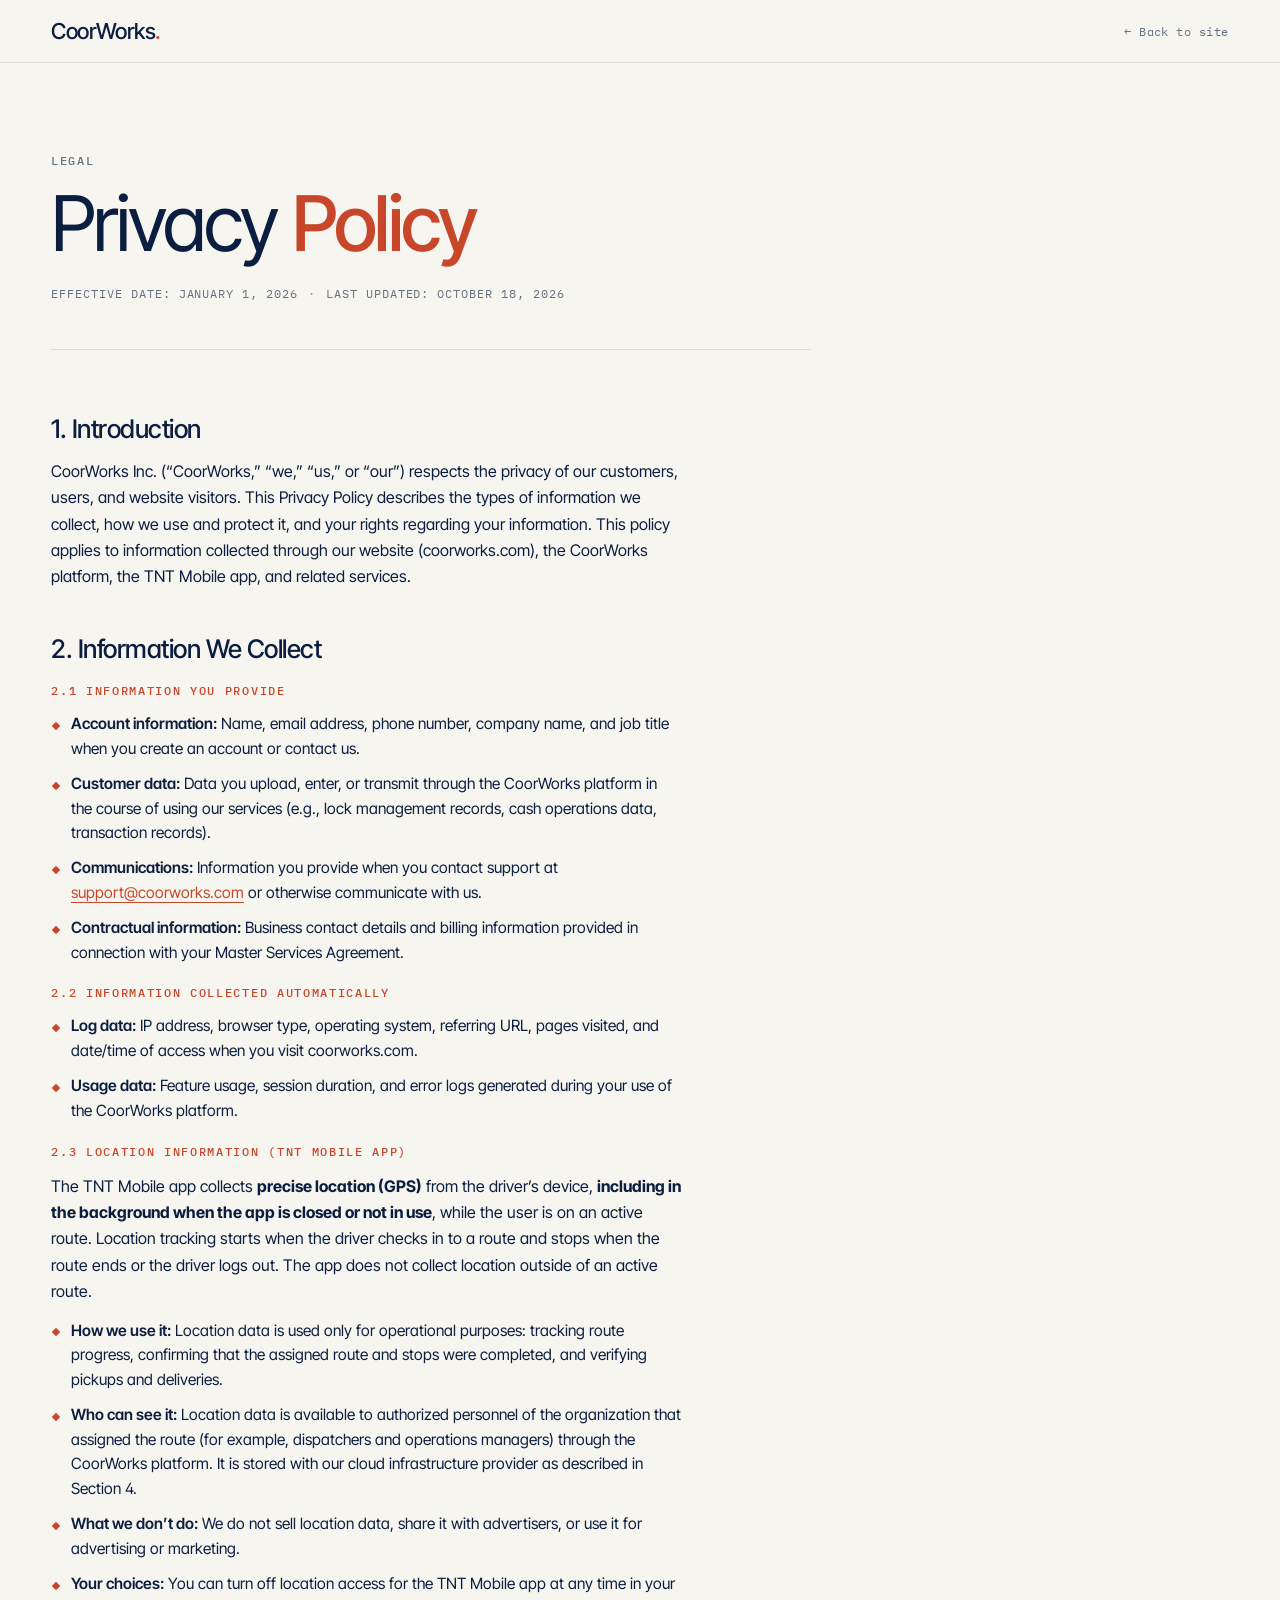
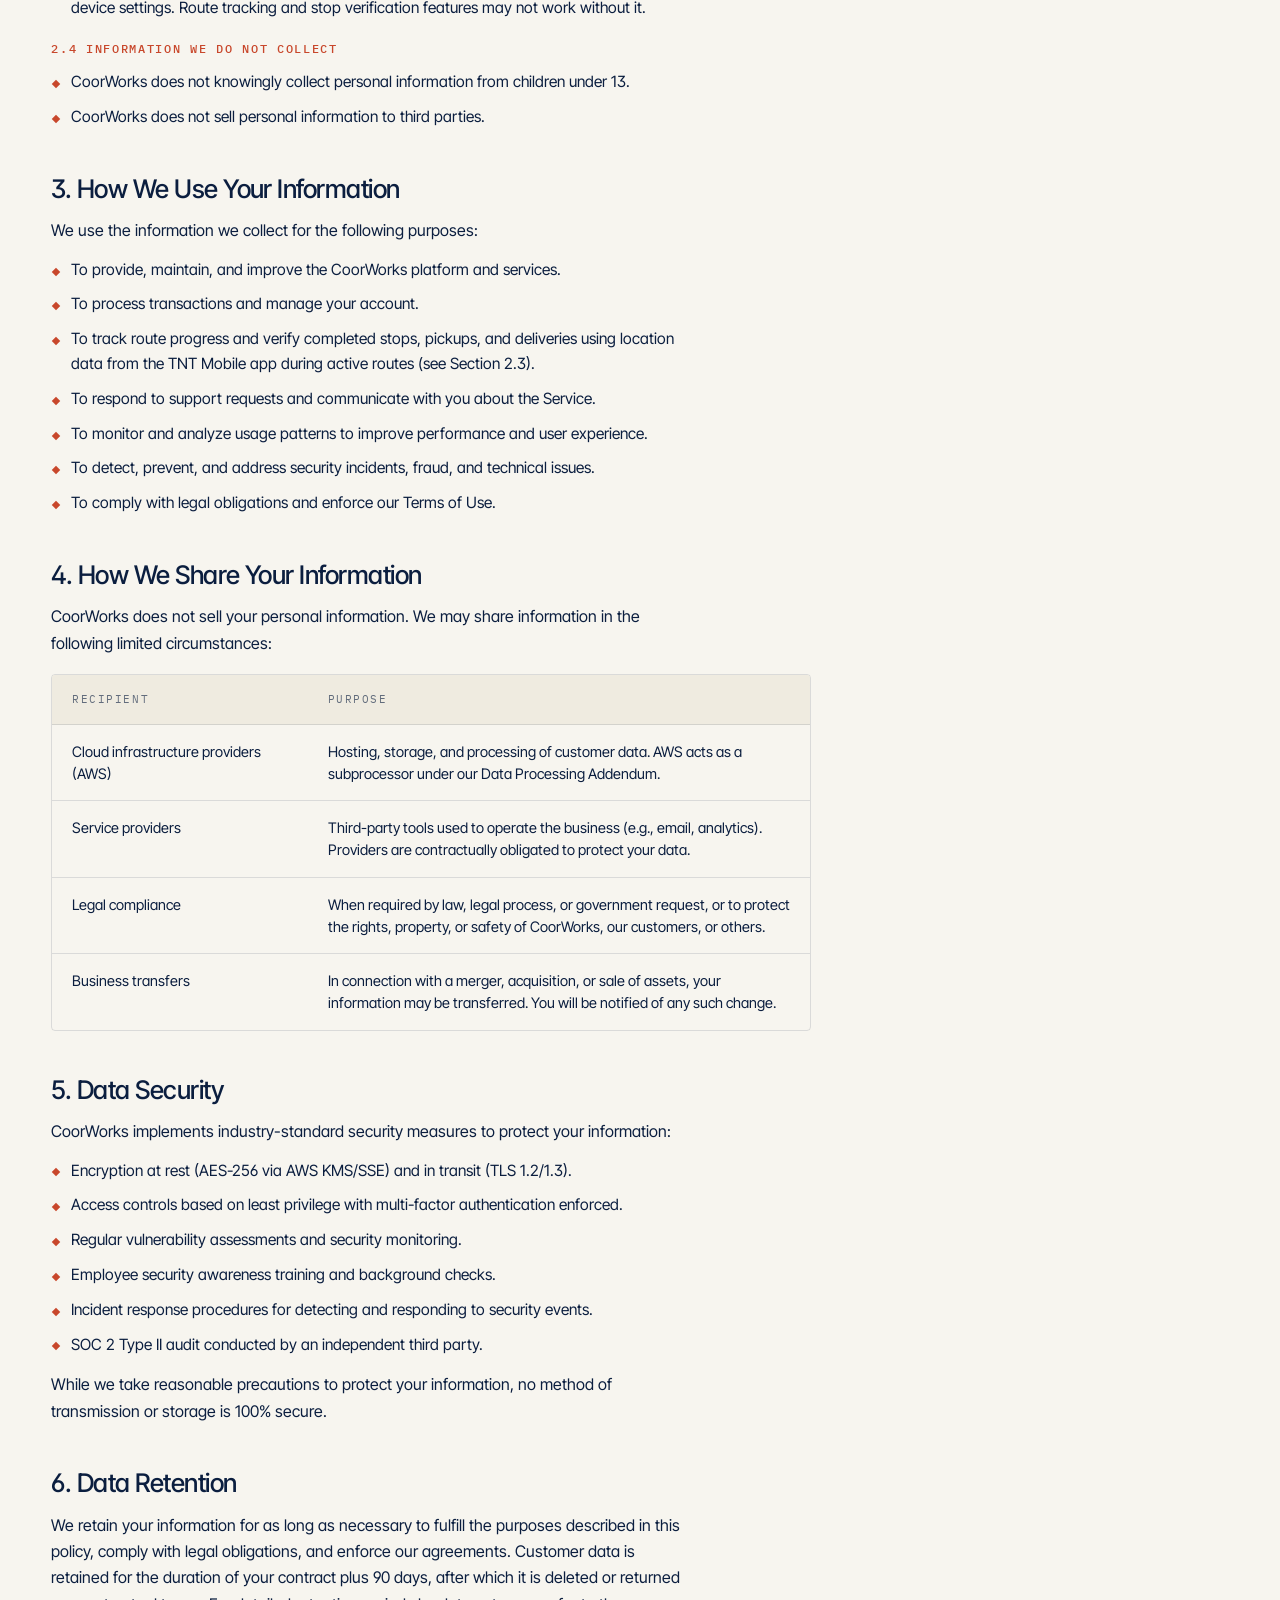
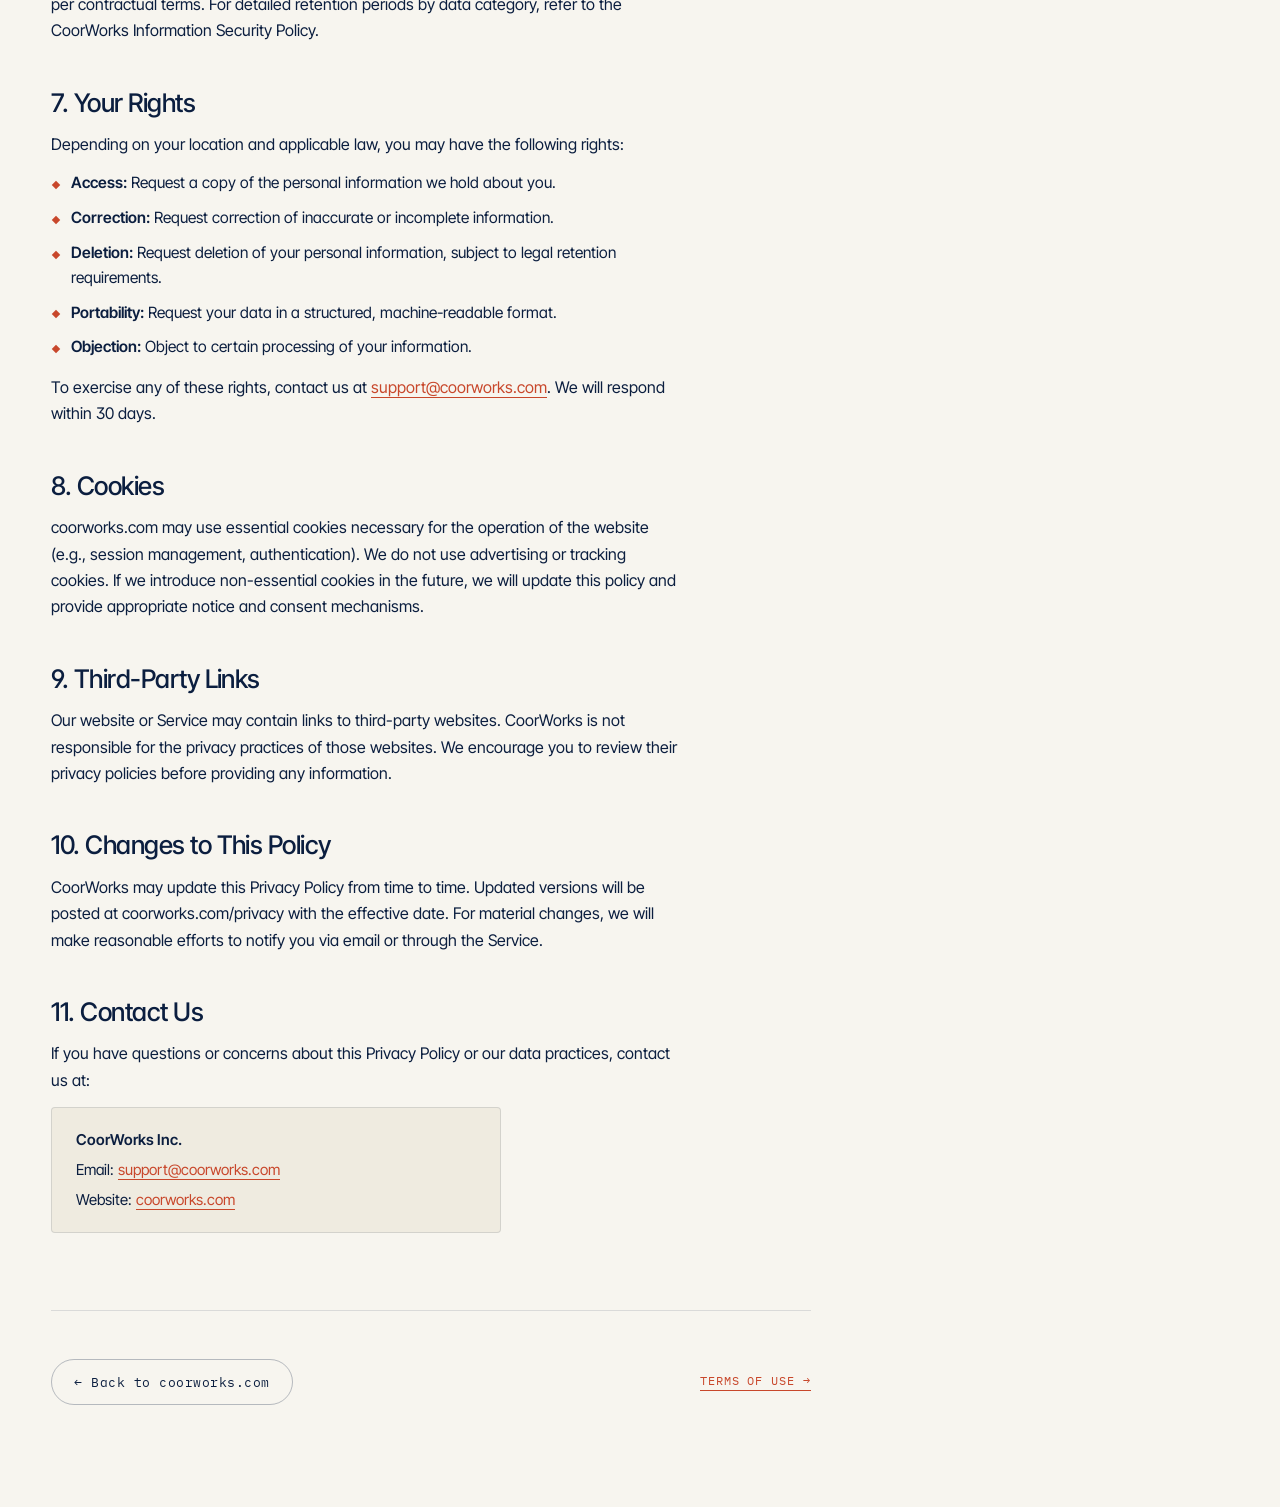
==== commit 813f0cc8: "Privacy policy: disclose TNT Mobile app location collection Adds Section 2.3 describing precise and " ====
--- a/privacy.html
+++ b/privacy.html
@@ -31,14 +31,14 @@
         <div class="legal__meta">
           <span>Effective Date: January 1, 2026</span>
           <span class="sep">·</span>
-          <span>Last Updated: January 1, 2026</span>
+          <span>Last Updated: October 18, 2026</span>
         </div>
       </div>
 
       <div class="legal__body">
         <section>
           <h2>1. Introduction</h2>
-          <p>CoorWorks Inc. (&ldquo;CoorWorks,&rdquo; &ldquo;we,&rdquo; &ldquo;us,&rdquo; or &ldquo;our&rdquo;) respects the privacy of our customers, users, and website visitors. This Privacy Policy describes the types of information we collect, how we use and protect it, and your rights regarding your information. This policy applies to information collected through our website (coorworks.com), the CoorWorks platform, and related services.</p>
+          <p>CoorWorks Inc. (&ldquo;CoorWorks,&rdquo; &ldquo;we,&rdquo; &ldquo;us,&rdquo; or &ldquo;our&rdquo;) respects the privacy of our customers, users, and website visitors. This Privacy Policy describes the types of information we collect, how we use and protect it, and your rights regarding your information. This policy applies to information collected through our website (coorworks.com), the CoorWorks platform, the TNT Mobile app, and related services.</p>
         </section>
 
         <section>
@@ -55,7 +55,15 @@
             <li><strong>Log data:</strong> IP address, browser type, operating system, referring URL, pages visited, and date/time of access when you visit coorworks.com.</li>
             <li><strong>Usage data:</strong> Feature usage, session duration, and error logs generated during your use of the CoorWorks platform.</li>
           </ul>
-          <h3>2.3 Information We Do Not Collect</h3>
+          <h3>2.3 Location Information (TNT Mobile App)</h3>
+          <p>The TNT Mobile app collects <strong>precise location (GPS)</strong> from the driver&rsquo;s device, <strong>including in the background when the app is closed or not in use</strong>, while the user is on an active route. Location tracking starts when the driver checks in to a route and stops when the route ends or the driver logs out. The app does not collect location outside of an active route.</p>
+          <ul>
+            <li><strong>How we use it:</strong> Location data is used only for operational purposes: tracking route progress, confirming that the assigned route and stops were completed, and verifying pickups and deliveries.</li>
+            <li><strong>Who can see it:</strong> Location data is available to authorized personnel of the organization that assigned the route (for example, dispatchers and operations managers) through the CoorWorks platform. It is stored with our cloud infrastructure provider as described in Section 4.</li>
+            <li><strong>What we don&rsquo;t do:</strong> We do not sell location data, share it with advertisers, or use it for advertising or marketing.</li>
+            <li><strong>Your choices:</strong> You can turn off location access for the TNT Mobile app at any time in your device settings. Route tracking and stop verification features may not work without it.</li>
+          </ul>
+          <h3>2.4 Information We Do Not Collect</h3>
           <ul>
             <li>CoorWorks does not knowingly collect personal information from children under 13.</li>
             <li>CoorWorks does not sell personal information to third parties.</li>
@@ -68,6 +76,7 @@
           <ul>
             <li>To provide, maintain, and improve the CoorWorks platform and services.</li>
             <li>To process transactions and manage your account.</li>
+            <li>To track route progress and verify completed stops, pickups, and deliveries using location data from the TNT Mobile app during active routes (see Section 2.3).</li>
             <li>To respond to support requests and communicate with you about the Service.</li>
             <li>To monitor and analyze usage patterns to improve performance and user experience.</li>
             <li>To detect, prevent, and address security incidents, fraud, and technical issues.</li>
